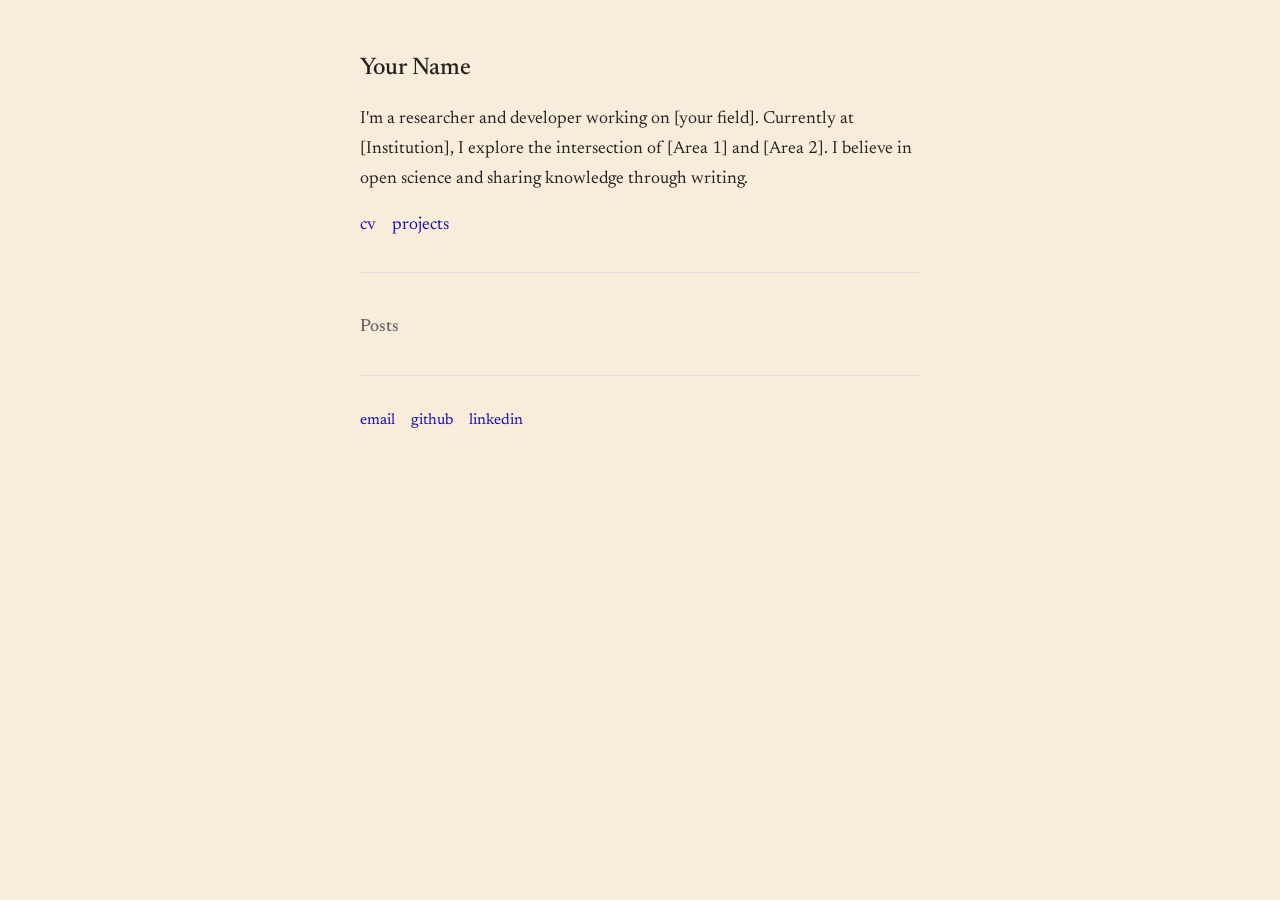
==== index.html @ 92d9f221 "cv" ====
<!DOCTYPE html>
<html lang="en">
<head>
  <meta charset="UTF-8">
  <meta name="viewport" content="width=device-width, initial-scale=1.0">
  <title>Your Name</title>
  <meta name="description" content="Personal website of Your Name">
  <link rel="stylesheet" href="css/style.css">
</head>
<body>

<h1>Your Name</h1>

<p>
  I'm a researcher and developer working on [your field]. Currently at [Institution], 
  I explore the intersection of [Area 1] and [Area 2]. I believe in open science 
  and sharing knowledge through writing.
</p>

<div class="links">
  <a href="cv/Hanqiu_Li_Cai.pdf">cv</a>
  <a href="projects.html">projects</a>
</div>

<hr>

<h2>Posts</h2>

<ul class="post-list" id="posts"></ul>

<hr>

<div class="links small">
  <a href="mailto:your.email@example.com">email</a>
  <a href="https://github.com/yourusername">github</a>
  <a href="https://linkedin.com/in/yourusername">linkedin</a>
</div>

<script>
  fetch('blog/posts.json?t=' + Date.now())
    .then(r => r.json())
    .then(posts => {
      const list = document.getElementById('posts');
      posts
        .sort((a, b) => new Date(b.date) - new Date(a.date))
        .forEach(post => {
          const date = new Date(post.date);
          const dateStr = date.toLocaleDateString('en-US', { month: 'short', day: 'numeric' });
          list.innerHTML += `
            <li>
              <span class="date">${dateStr}</span>
              <a href="blog/post.html?p=${post.slug}">${post.title}</a>
            </li>
          `;
        });
    });
</script>

</body>
</html>
---- css/style.css ----
@import url('https://fonts.googleapis.com/css2?family=Newsreader:ital,wght@0,400;0,500;1,400&display=swap');

:root {
  --text: #222;
  --muted: #666;
  --link: #1a0dab;
  --bg: #F8ECDB;
}

* { box-sizing: border-box; margin: 0; padding: 0; }

body {
  font-family: 'Newsreader', Georgia, serif;
  font-size: 1.1rem;
  line-height: 1.7;
  color: var(--text);
  background: var(--bg);
  max-width: 38rem;
  margin: 0 auto;
  padding: 3rem 1.5rem;
}

h1 { font-size: 1.5rem; font-weight: 500; margin-bottom: 1rem; }
h2 { font-size: 1.1rem; font-weight: 500; margin: 2.5rem 0 1rem; color: var(--muted); }
h3 { font-size: 1.1rem; font-weight: 500; margin: 1.5rem 0 0.5rem; }

p { margin-bottom: 1rem; }

a { color: var(--link); text-decoration: none; }
a:hover { text-decoration: underline; }

hr { border: none; border-top: 1px solid #ddd; margin: 2rem 0; }

ul, ol { margin: 0 0 1rem 1.25rem; }
li { margin-bottom: 0.25rem; }

.muted { color: var(--muted); }
.small { font-size: 0.95rem; }

.post-list { list-style: none; margin-left: 0; }
.post-list li { display: flex; gap: 1rem; margin-bottom: 0.5rem; }
.post-list .date { color: var(--muted); min-width: 4.5rem; font-size: 0.95rem; }

.links { display: flex; gap: 1rem; flex-wrap: wrap; margin: 1rem 0; }

.project { margin-bottom: 1.5rem; }
.project h3 { margin-bottom: 0.25rem; }
.project p { margin-bottom: 0.5rem; color: var(--muted); }

.back { margin-top: 2.5rem; }

blockquote {
  border-left: 2px solid #ddd;
  padding-left: 1rem;
  color: var(--muted);
  font-style: italic;
  margin: 1rem 0;
}

code {
  background: #EFE4D4;
  padding: 0.15em 0.3em;
  border-radius: 3px;
  font-size: 0.9em;
}

pre {
  background: #EFE4D4;
  padding: 1rem;
  border-radius: 4px;
  overflow-x: auto;
  margin: 1rem 0;
}

img {
  max-width: 100%;
  height: auto;
  border-radius: 4px;
  margin: 1rem 0;
}
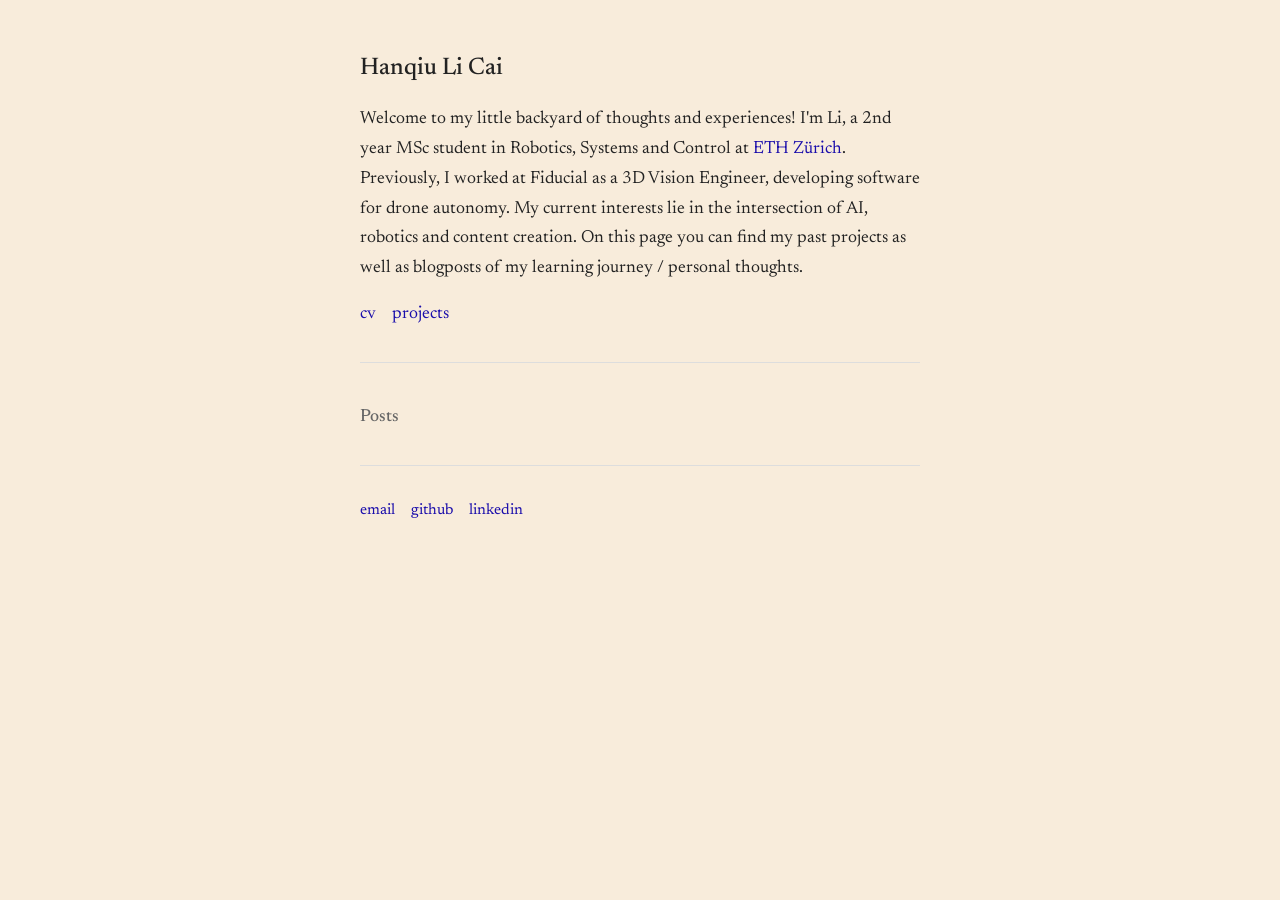
==== commit 086565bc: "update landing page" ====
--- a/index.html
+++ b/index.html
@@ -3,18 +3,20 @@
 <head>
   <meta charset="UTF-8">
   <meta name="viewport" content="width=device-width, initial-scale=1.0">
-  <title>Your Name</title>
-  <meta name="description" content="Personal website of Your Name">
+  <title>Hanqiu Li Cai</title>
+  <meta name="description" content="Personal website of Hanqiu Li Cai">
   <link rel="stylesheet" href="css/style.css">
 </head>
 <body>
 
-<h1>Your Name</h1>
+<h1>Hanqiu Li Cai</h1>
 
 <p>
-  I'm a researcher and developer working on [your field]. Currently at [Institution], 
-  I explore the intersection of [Area 1] and [Area 2]. I believe in open science 
-  and sharing knowledge through writing.
+  Welcome to my little backyard of thoughts and experiences! I'm Li, a 2nd year MSc student 
+  in Robotics, Systems and Control at <a href="https://ethz.ch">ETH Zürich</a>. Previously, 
+  I worked at Fiducial as a 3D Vision Engineer, developing software for drone autonomy. 
+  My current interests lie in the intersection of AI, robotics and content creation. 
+  On this page you can find my past projects as well as blogposts of my learning journey / personal thoughts.
 </p>
 
 <div class="links">
@@ -31,9 +33,9 @@
 <hr>
 
 <div class="links small">
-  <a href="mailto:your.email@example.com">email</a>
-  <a href="https://github.com/yourusername">github</a>
-  <a href="https://linkedin.com/in/yourusername">linkedin</a>
+  <a href="mailto:hanqiulicai@gmail.com">email</a>
+  <a href="https://github.com/hanqiuli">github</a>
+  <a href="https://www.linkedin.com/in/hanqiu-li-cai/">linkedin</a>
 </div>
 
 <script>
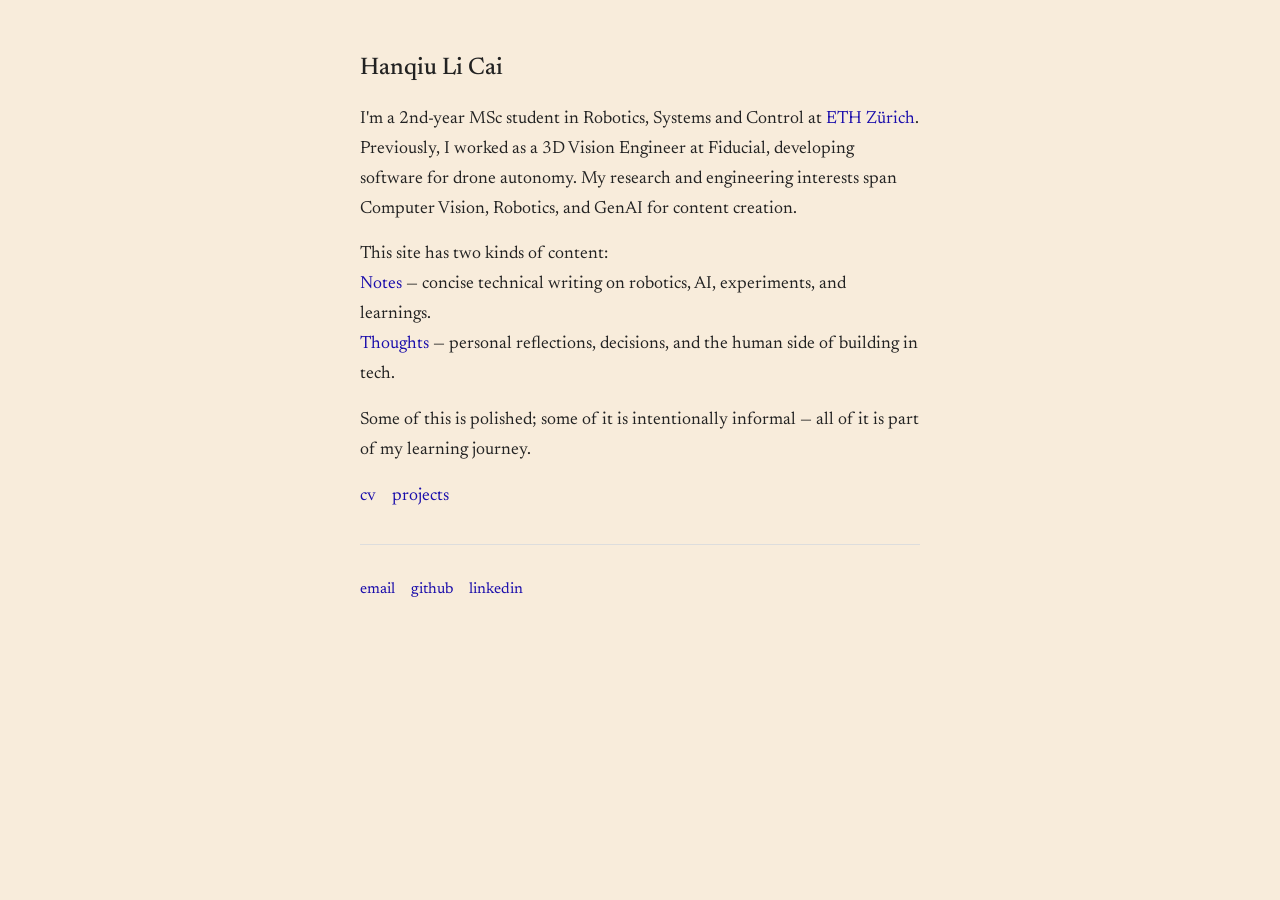
==== commit 7d133d2a: "update index and change the structure so there is more hiearchy" ====
--- a/index.html
+++ b/index.html
@@ -12,11 +12,19 @@
 <h1>Hanqiu Li Cai</h1>
 
 <p>
-  Welcome to my little backyard of thoughts and experiences! I'm Li, a 2nd year MSc student 
-  in Robotics, Systems and Control at <a href="https://ethz.ch">ETH Zürich</a>. Previously, 
-  I worked at Fiducial as a 3D Vision Engineer, developing software for drone autonomy. 
-  My current interests lie in the intersection of AI, robotics and content creation. 
-  On this page you can find my past projects as well as blogposts of my learning journey / personal thoughts.
+  I'm a 2nd-year MSc student in Robotics, Systems and Control at <a href="https://ethz.ch">ETH Zürich</a>. 
+  Previously, I worked as a 3D Vision Engineer at Fiducial, developing software for drone autonomy. 
+  My research and engineering interests span Computer Vision, Robotics, and GenAI for content creation.
+</p>
+
+<p>
+  This site has two kinds of content:<br>
+  <a href="notes.html">Notes</a> — concise technical writing on robotics, AI, experiments, and learnings.<br>
+  <a href="thoughts.html">Thoughts</a> — personal reflections, decisions, and the human side of building in tech.
+</p>
+
+<p>
+  Some of this is polished; some of it is intentionally informal — all of it is part of my learning journey.
 </p>
 
 <div class="links">
@@ -26,37 +34,11 @@
 
 <hr>
 
-<h2>Posts</h2>
-
-<ul class="post-list" id="posts"></ul>
-
-<hr>
-
 <div class="links small">
   <a href="mailto:hanqiulicai@gmail.com">email</a>
   <a href="https://github.com/hanqiuli">github</a>
   <a href="https://www.linkedin.com/in/hanqiu-li-cai/">linkedin</a>
 </div>
 
-<script>
-  fetch('blog/posts.json?t=' + Date.now())
-    .then(r => r.json())
-    .then(posts => {
-      const list = document.getElementById('posts');
-      posts
-        .sort((a, b) => new Date(b.date) - new Date(a.date))
-        .forEach(post => {
-          const date = new Date(post.date);
-          const dateStr = date.toLocaleDateString('en-US', { month: 'short', day: 'numeric' });
-          list.innerHTML += `
-            <li>
-              <span class="date">${dateStr}</span>
-              <a href="blog/post.html?p=${post.slug}">${post.title}</a>
-            </li>
-          `;
-        });
-    });
-</script>
-
 </body>
 </html>
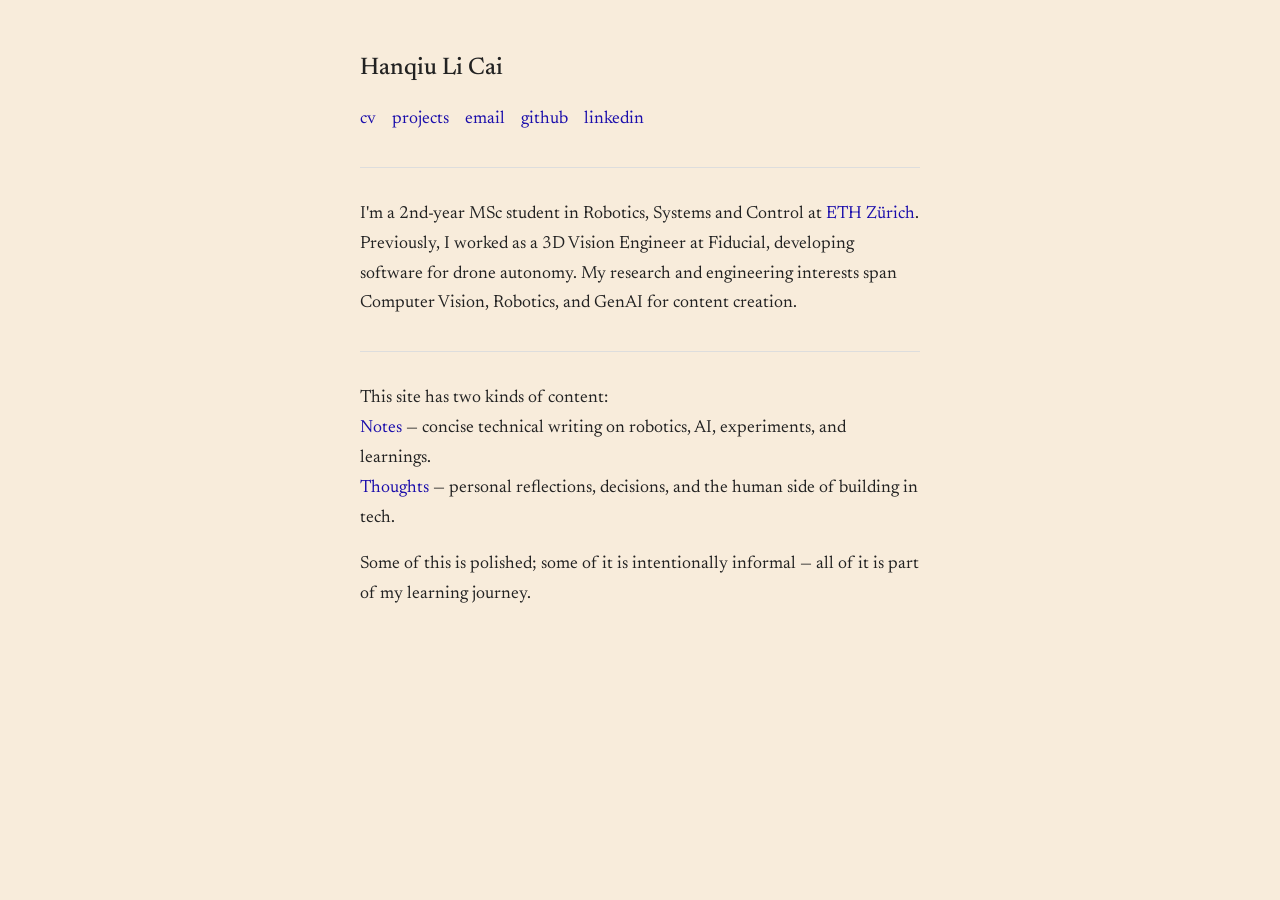
==== commit 98efbe94: "diff layout" ====
--- a/index.html
+++ b/index.html
@@ -11,11 +11,23 @@
 
 <h1>Hanqiu Li Cai</h1>
 
+<div class="links">
+  <a href="cv/Hanqiu_Li_Cai.pdf">cv</a>
+  <a href="projects.html">projects</a>
+  <a href="mailto:hanqiulicai@gmail.com">email</a>
+  <a href="https://github.com/hanqiuli">github</a>
+  <a href="https://www.linkedin.com/in/hanqiu-li-cai/">linkedin</a>
+</div>
+
+<hr>
+
 <p>
   I'm a 2nd-year MSc student in Robotics, Systems and Control at <a href="https://ethz.ch">ETH Zürich</a>. 
   Previously, I worked as a 3D Vision Engineer at Fiducial, developing software for drone autonomy. 
   My research and engineering interests span Computer Vision, Robotics, and GenAI for content creation.
 </p>
+
+<hr>
 
 <p>
   This site has two kinds of content:<br>
@@ -27,18 +39,5 @@
   Some of this is polished; some of it is intentionally informal — all of it is part of my learning journey.
 </p>
 
-<div class="links">
-  <a href="cv/Hanqiu_Li_Cai.pdf">cv</a>
-  <a href="projects.html">projects</a>
-</div>
-
-<hr>
-
-<div class="links small">
-  <a href="mailto:hanqiulicai@gmail.com">email</a>
-  <a href="https://github.com/hanqiuli">github</a>
-  <a href="https://www.linkedin.com/in/hanqiu-li-cai/">linkedin</a>
-</div>
-
 </body>
 </html>
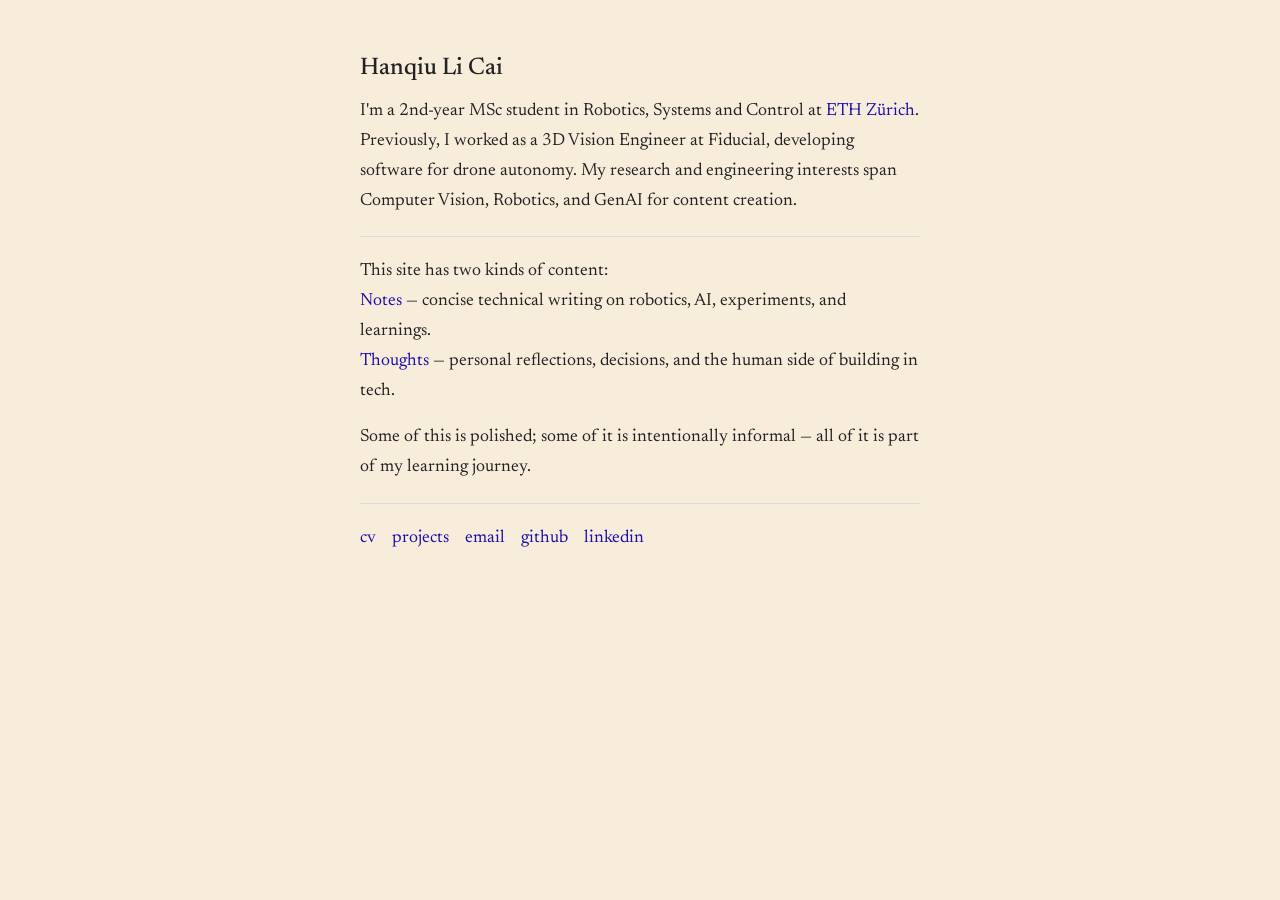
==== commit a64ff7ce: "all the way to the bottom" ====
--- a/index.html
+++ b/index.html
@@ -10,16 +10,6 @@
 <body>
 
 <h1>Hanqiu Li Cai</h1>
-
-<div class="links">
-  <a href="cv/Hanqiu_Li_Cai.pdf">cv</a>
-  <a href="projects.html">projects</a>
-  <a href="mailto:hanqiulicai@gmail.com">email</a>
-  <a href="https://github.com/hanqiuli">github</a>
-  <a href="https://www.linkedin.com/in/hanqiu-li-cai/">linkedin</a>
-</div>
-
-<hr>
 
 <p>
   I'm a 2nd-year MSc student in Robotics, Systems and Control at <a href="https://ethz.ch">ETH Zürich</a>. 
@@ -39,5 +29,15 @@
   Some of this is polished; some of it is intentionally informal — all of it is part of my learning journey.
 </p>
 
+<hr>
+
+<div class="links">
+  <a href="cv/Hanqiu_Li_Cai.pdf">cv</a>
+  <a href="projects.html">projects</a>
+  <a href="mailto:hanqiulicai@gmail.com">email</a>
+  <a href="https://github.com/hanqiuli">github</a>
+  <a href="https://www.linkedin.com/in/hanqiu-li-cai/">linkedin</a>
+</div>
+
 </body>
 </html>
--- a/css/style.css
+++ b/css/style.css
@@ -20,7 +20,7 @@
   padding: 3rem 1.5rem;
 }
 
-h1 { font-size: 1.5rem; font-weight: 500; margin-bottom: 1rem; }
+h1 { font-size: 1.5rem; font-weight: 500; margin-bottom: 0.5rem; }
 h2 { font-size: 1.1rem; font-weight: 500; margin: 2.5rem 0 1rem; color: var(--muted); }
 h3 { font-size: 1.1rem; font-weight: 500; margin: 1.5rem 0 0.5rem; }
 
@@ -29,7 +29,7 @@
 a { color: var(--link); text-decoration: none; }
 a:hover { text-decoration: underline; }
 
-hr { border: none; border-top: 1px solid #ddd; margin: 2rem 0; }
+hr { border: none; border-top: 1px solid #ddd; margin: 1.25rem 0; }
 
 ul, ol { margin: 0 0 1rem 1.25rem; }
 li { margin-bottom: 0.25rem; }
@@ -41,7 +41,7 @@
 .post-list li { display: flex; gap: 1rem; margin-bottom: 0.5rem; }
 .post-list .date { color: var(--muted); min-width: 4.5rem; font-size: 0.95rem; }
 
-.links { display: flex; gap: 1rem; flex-wrap: wrap; margin: 1rem 0; }
+.links { display: flex; gap: 1rem; flex-wrap: wrap; margin: 0.5rem 0; }
 
 .project { margin-bottom: 1.5rem; }
 .project h3 { margin-bottom: 0.25rem; }
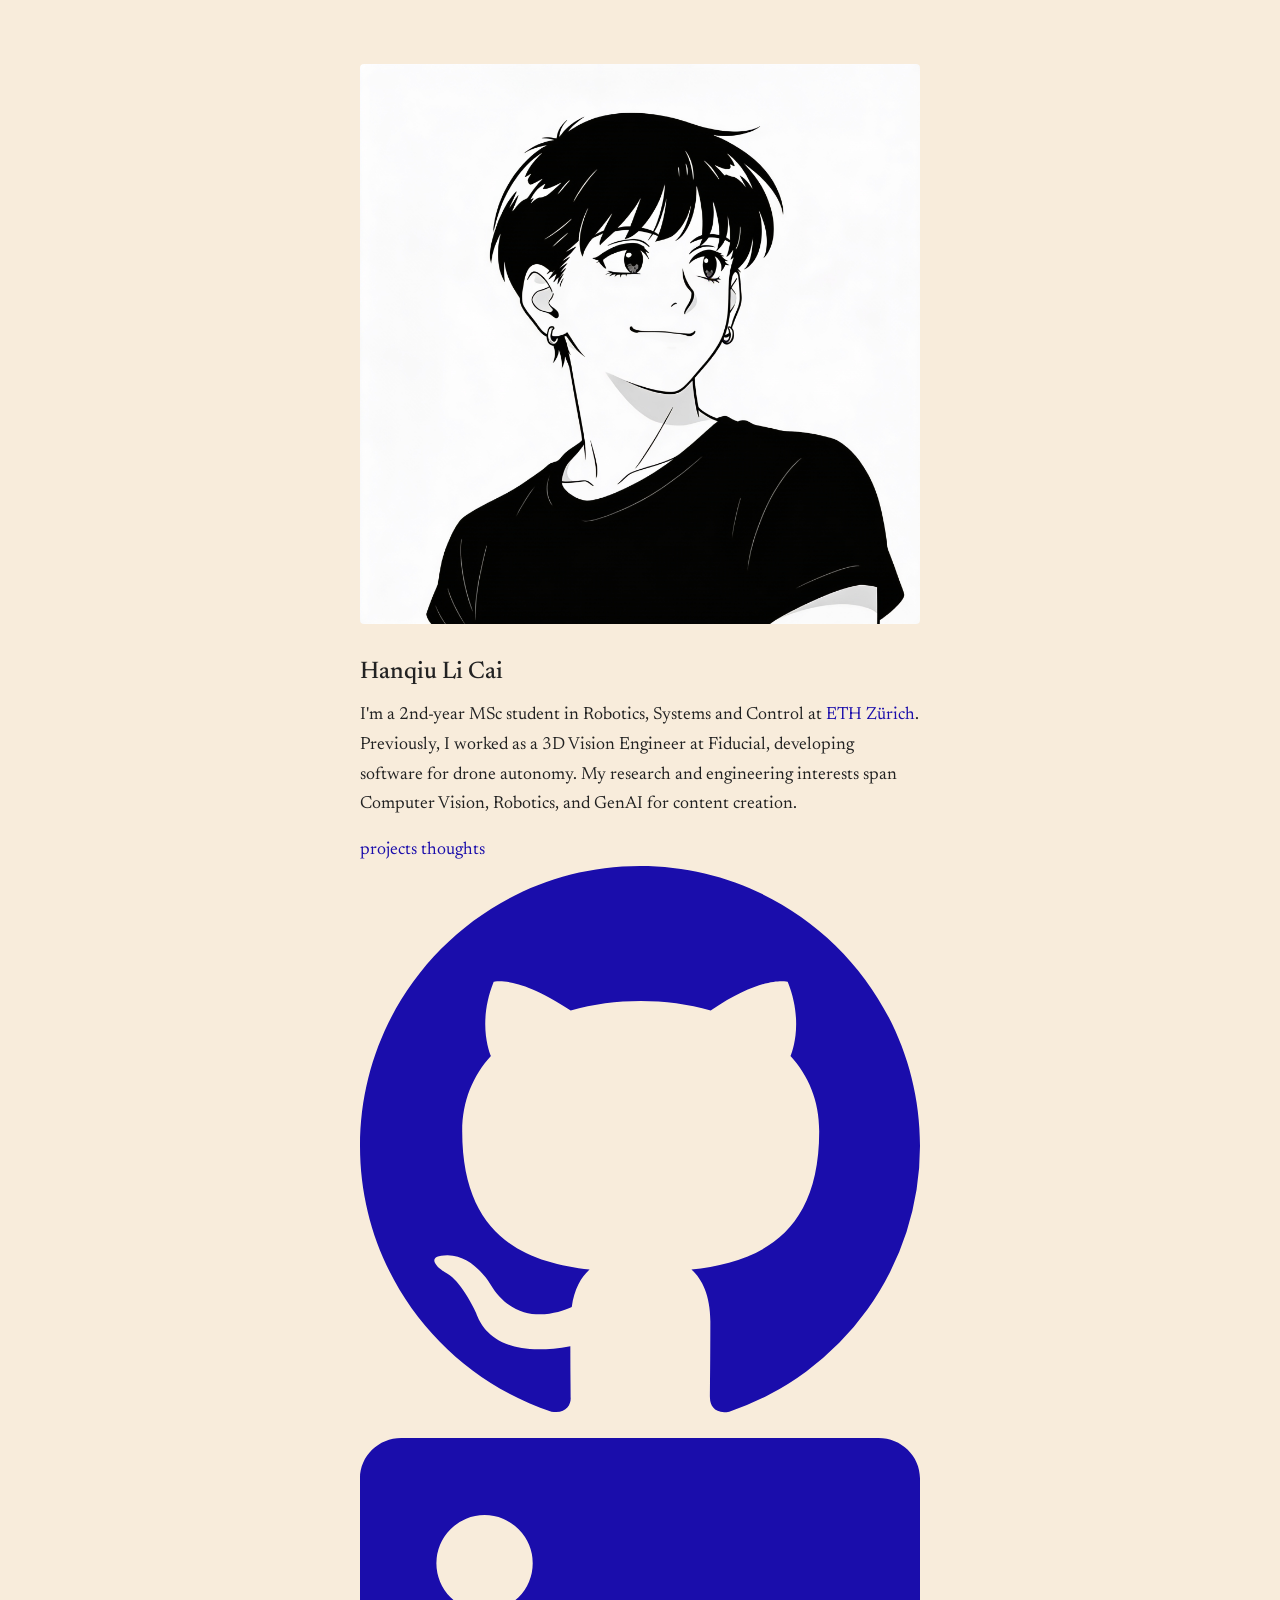
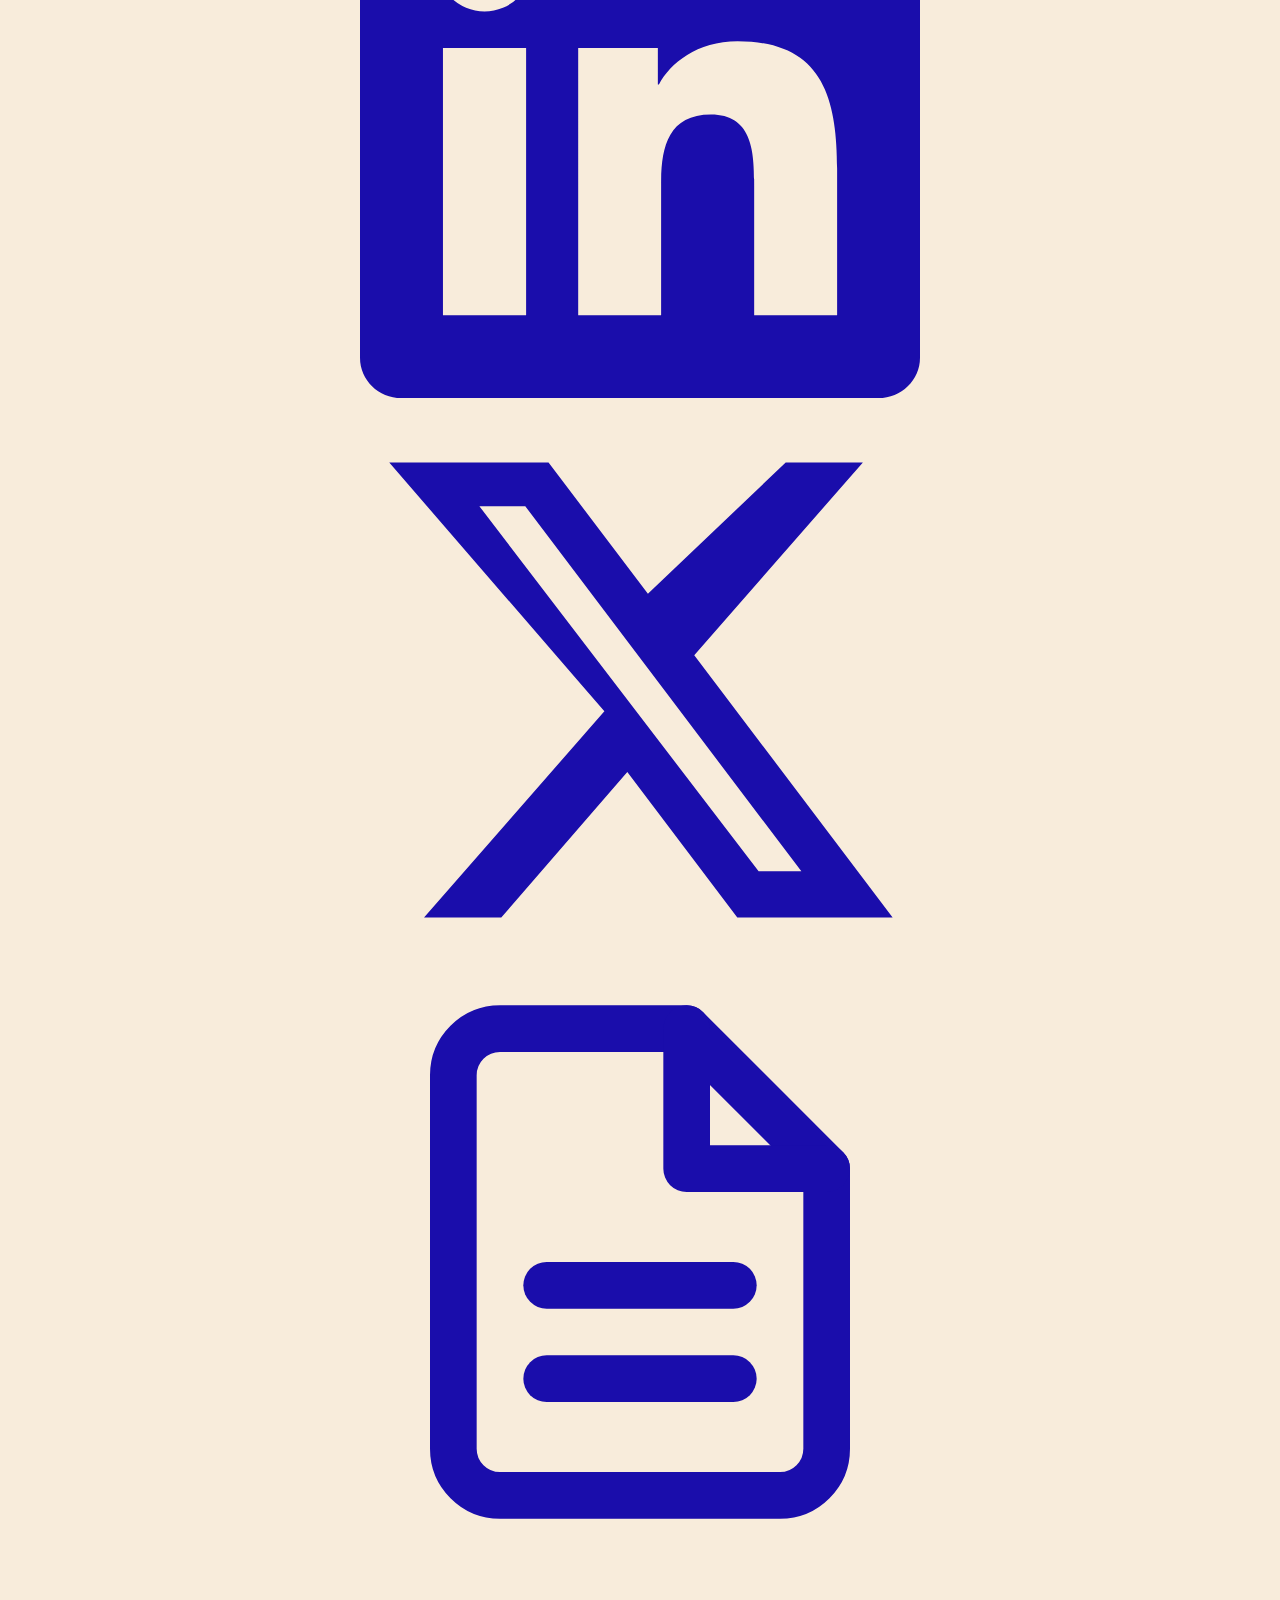
==== commit 40487f57: "feat: redesign homepage with hero layout, avatar, and social icons" ====
--- a/index.html
+++ b/index.html
@@ -9,34 +9,36 @@
 </head>
 <body>
 
-<h1>Hanqiu Li Cai</h1>
-
-<p>
-  I'm a 2nd-year MSc student in Robotics, Systems and Control at <a href="https://ethz.ch">ETH Zürich</a>. 
-  Previously, I worked as a 3D Vision Engineer at Fiducial, developing software for drone autonomy. 
-  My research and engineering interests span Computer Vision, Robotics, and GenAI for content creation.
-</p>
-
-<hr>
-
-<p>
-  This site has two kinds of content:<br>
-  <a href="notes.html">Notes</a> — concise technical writing on robotics, AI, experiments, and learnings.<br>
-  <a href="thoughts.html">Thoughts</a> — personal reflections, decisions, and the human side of building in tech.
-</p>
-
-<p>
-  Some of this is polished; some of it is intentionally informal — all of it is part of my learning journey.
-</p>
-
-<hr>
-
-<div class="links">
-  <a href="cv/Hanqiu_Li_Cai.pdf">cv</a>
-  <a href="projects.html">projects</a>
-  <a href="mailto:hanqiulicai@gmail.com">email</a>
-  <a href="https://github.com/hanqiuli">github</a>
-  <a href="https://www.linkedin.com/in/hanqiu-li-cai/">linkedin</a>
+<div class="hero">
+  <div class="avatar-wrap">
+    <img class="avatar" src="7e15e809a15540feb03a42cc08ca48bd.jpeg" alt="Hanqiu Li Cai">
+  </div>
+  <div class="content">
+    <h1>Hanqiu Li Cai</h1>
+    <p class="bio">
+      I'm a 2nd-year MSc student in Robotics, Systems and Control at <a href="https://ethz.ch">ETH Zürich</a>.
+      Previously, I worked as a 3D Vision Engineer at Fiducial, developing software for drone autonomy.
+      My research and engineering interests span Computer Vision, Robotics, and GenAI for content creation.
+    </p>
+    <nav class="nav">
+      <a href="projects.html">projects</a>
+      <a href="thoughts.html">thoughts</a>
+    </nav>
+    <div class="social">
+      <a href="https://github.com/hanqiuli" class="social-link" aria-label="GitHub">
+        <svg viewBox="0 0 16 16" fill="currentColor" aria-hidden="true"><path d="M8 0C3.58 0 0 3.58 0 8c0 3.54 2.29 6.53 5.47 7.59.4.07.55-.17.55-.38 0-.19-.01-.82-.01-1.49-2.01.37-2.53-.49-2.69-.94-.09-.23-.48-.94-.82-1.13-.28-.15-.68-.52-.01-.53.63-.01 1.08.58 1.23.82.72 1.21 1.87.87 2.33.66.07-.52.28-.87.51-1.07-1.78-.2-3.64-.89-3.64-3.95 0-.87.31-1.59.82-2.15-.08-.2-.36-1.02.08-2.12 0 0 .67-.21 2.2.82.64-.18 1.32-.27 2-.27.68 0 1.36.09 2 .27 1.53-1.04 2.2-.82 2.2-.82.44 1.1.16 1.92.08 2.12.51.56.82 1.27.82 2.15 0 3.07-1.87 3.75-3.65 3.95.29.25.54.73.54 1.48 0 1.07-.01 1.93-.01 2.2 0 .21.15.46.55.38A8.013 8.013 0 0016 8c0-4.42-3.58-8-8-8z"/></svg>
+      </a>
+      <a href="https://www.linkedin.com/in/hanqiu-li-cai/" class="social-link" aria-label="LinkedIn">
+        <svg viewBox="0 0 24 24" fill="currentColor" aria-hidden="true"><path d="M20.447 20.452h-3.554v-5.569c0-1.328-.027-3.037-1.852-3.037-1.853 0-2.136 1.445-2.136 2.939v5.667H9.351V9h3.414v1.561h.046c.477-.9 1.637-1.85 3.37-1.85 3.601 0 4.267 2.37 4.267 5.455v6.286zM5.337 7.433a2.062 2.062 0 01-2.063-2.065 2.064 2.064 0 112.063 2.065zm1.782 13.019H3.555V9h3.564v11.452zM22.225 0H1.771C.792 0 0 .774 0 1.729v20.542C0 23.227.792 24 1.771 24h20.451C23.2 24 24 23.227 24 22.271V1.729C24 .774 23.2 0 22.222 0h.003z"/></svg>
+      </a>
+      <a href="https://x.com/hanqiulicai" class="social-link" aria-label="X">
+        <svg viewBox="0 0 24 24" fill="currentColor" aria-hidden="true"><path d="M18.244 2.25h3.308l-7.227 8.26 8.502 11.24H16.17l-4.714-6.231-5.401 6.231H2.744l7.73-8.835L1.254 2.25H8.08l4.259 5.63L18.244 2.25zm-1.161 17.52h1.833L7.084 4.126H5.117L17.083 19.77z"/></svg>
+      </a>
+      <a href="cv/Hanqiu_Li_Cai.pdf" class="social-link" aria-label="CV">
+        <svg viewBox="0 0 24 24" fill="none" stroke="currentColor" stroke-width="2" stroke-linecap="round" stroke-linejoin="round" aria-hidden="true"><path d="M14 2H6a2 2 0 0 0-2 2v16a2 2 0 0 0 2 2h12a2 2 0 0 0 2-2V8z"/><polyline points="14 2 14 8 20 8"/><line x1="16" y1="13" x2="8" y2="13"/><line x1="16" y1="17" x2="8" y2="17"/></svg>
+      </a>
+    </div>
+  </div>
 </div>
 
 </body>
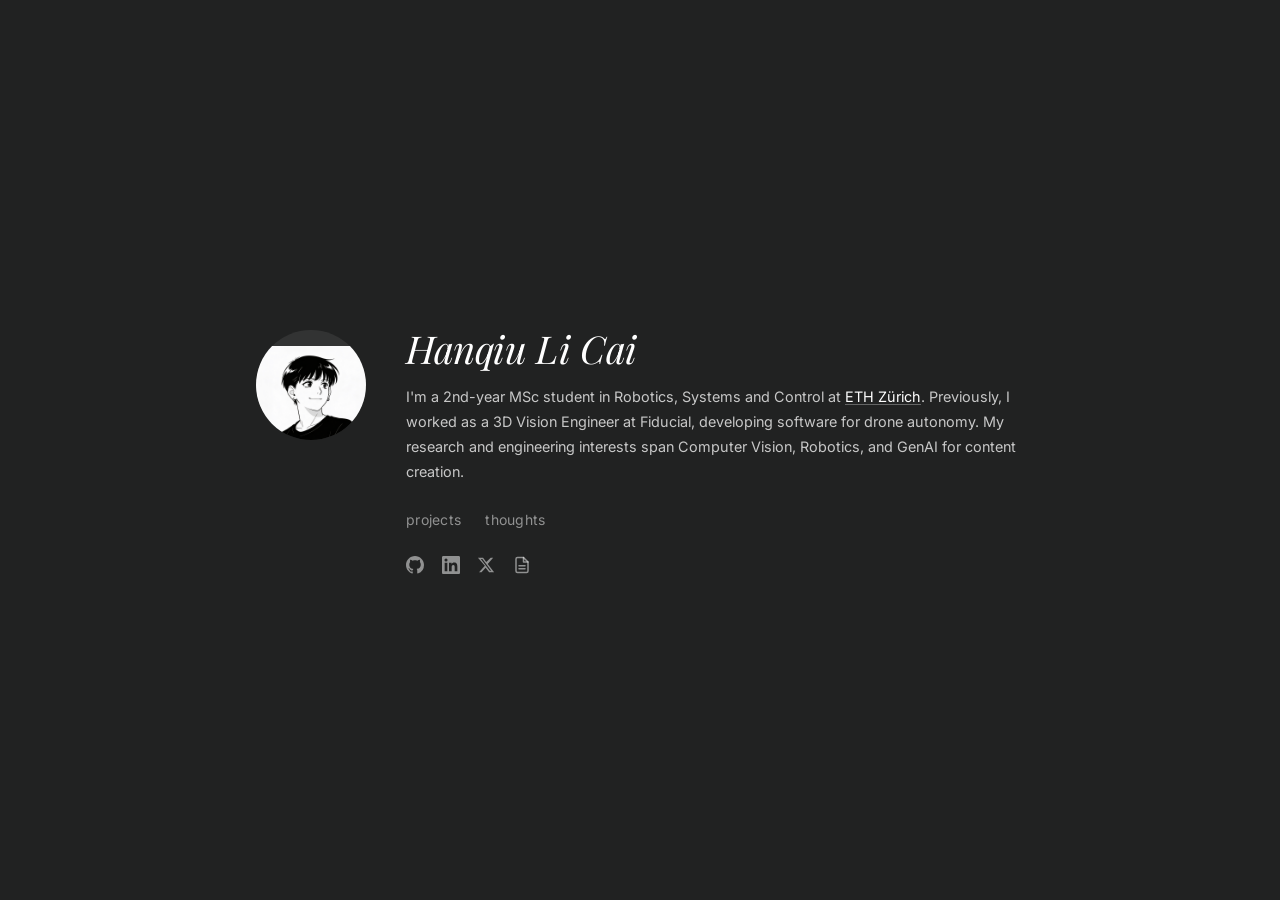
==== commit bb6f289a: "update" ====
--- a/index.html
+++ b/index.html
@@ -9,6 +9,7 @@
 </head>
 <body>
 
+<div class="page">
 <div class="hero">
   <div class="avatar-wrap">
     <img class="avatar" src="7e15e809a15540feb03a42cc08ca48bd.jpeg" alt="Hanqiu Li Cai">
@@ -40,6 +41,7 @@
     </div>
   </div>
 </div>
+</div>
 
 </body>
 </html>
--- a/css/style.css
+++ b/css/style.css
@@ -1,56 +1,195 @@
-@import url('https://fonts.googleapis.com/css2?family=Newsreader:ital,wght@0,400;0,500;1,400&display=swap');
+@import url('https://fonts.googleapis.com/css2?family=Playfair+Display:ital,wght@1,400&family=Inter:wght@300;400;500&display=swap');
 
 :root {
-  --text: #222;
-  --muted: #666;
-  --link: #1a0dab;
-  --bg: #F8ECDB;
+  --bg: #212222;
+  --text: #ffffff;
+  --muted: rgba(255, 255, 255, 0.5);
+  --subtle: rgba(255, 255, 255, 0.75);
+  --border: rgba(255, 255, 255, 0.1);
 }
 
 * { box-sizing: border-box; margin: 0; padding: 0; }
 
 body {
-  font-family: 'Newsreader', Georgia, serif;
-  font-size: 1.1rem;
+  font-family: 'Inter', -apple-system, BlinkMacSystemFont, sans-serif;
+  font-size: 0.95rem;
+  font-weight: 400;
   line-height: 1.7;
   color: var(--text);
   background: var(--bg);
-  max-width: 38rem;
-  margin: 0 auto;
-  padding: 3rem 1.5rem;
-}
-
-h1 { font-size: 1.5rem; font-weight: 500; margin-bottom: 0.5rem; }
-h2 { font-size: 1.1rem; font-weight: 500; margin: 2.5rem 0 1rem; color: var(--muted); }
-h3 { font-size: 1.1rem; font-weight: 500; margin: 1.5rem 0 0.5rem; }
+  margin: 0;
+  min-height: 100vh;
+  display: flex;
+  align-items: center;
+  justify-content: center;
+}
+
+.page {
+  width: 100%;
+  max-width: 52rem;
+  padding: 2rem;
+}
+
+/* ── Hero layout ────────────────────────────────── */
+
+.hero {
+  display: flex;
+  align-items: flex-start;
+  gap: 2.5rem;
+}
+
+.avatar-wrap {
+  flex-shrink: 0;
+  width: 110px;
+  height: 110px;
+  border-radius: 50%;
+  background: rgba(255, 255, 255, 0.08);
+  overflow: hidden;
+  margin-top: 0.25rem;
+}
+
+.avatar {
+  width: 100%;
+  height: 100%;
+  object-fit: cover;
+  display: block;
+}
+
+.content {
+  flex: 1;
+  min-width: 0;
+}
+
+/* ── Name ───────────────────────────────────────── */
+
+h1 {
+  font-family: 'Playfair Display', Georgia, serif;
+  font-style: italic;
+  font-weight: 400;
+  font-size: 2.4rem;
+  line-height: 1.15;
+  letter-spacing: -0.01em;
+  color: var(--text);
+  margin-bottom: 0.85rem;
+}
+
+/* ── Bio ────────────────────────────────────────── */
+
+.bio {
+  font-size: 0.9rem;
+  line-height: 1.75;
+  color: var(--subtle);
+  margin-bottom: 1.5rem;
+}
+
+.bio a {
+  color: var(--text);
+  text-decoration: underline;
+  text-underline-offset: 2px;
+  text-decoration-color: rgba(255, 255, 255, 0.3);
+}
+
+.bio a:hover {
+  text-decoration-color: rgba(255, 255, 255, 0.85);
+}
+
+/* ── Nav ────────────────────────────────────────── */
+
+.nav {
+  display: flex;
+  gap: 1.5rem;
+  margin-bottom: 1.5rem;
+}
+
+.nav a {
+  font-size: 0.875rem;
+  font-weight: 400;
+  color: var(--muted);
+  text-decoration: none;
+  letter-spacing: 0.02em;
+}
+
+.nav a:hover {
+  color: var(--text);
+}
+
+/* ── Social icons ───────────────────────────────── */
+
+.social {
+  display: flex;
+  gap: 1.1rem;
+  align-items: center;
+}
+
+.social-link {
+  color: var(--muted);
+  text-decoration: none;
+  display: flex;
+  align-items: center;
+  transition: color 0.15s ease;
+}
+
+.social-link:hover {
+  color: var(--text);
+}
+
+.social-link svg {
+  width: 18px;
+  height: 18px;
+}
+
+/* ── Sub-pages ──────────────────────────────────── */
+
+h2 {
+  font-size: 1rem;
+  font-weight: 500;
+  margin: 2.5rem 0 1rem;
+  color: var(--muted);
+  letter-spacing: 0.02em;
+  text-transform: uppercase;
+  font-size: 0.75rem;
+}
+
+h3 {
+  font-size: 1rem;
+  font-weight: 500;
+  margin: 1.5rem 0 0.35rem;
+  color: var(--text);
+}
 
 p { margin-bottom: 1rem; }
 
-a { color: var(--link); text-decoration: none; }
+a { color: var(--text); text-decoration: none; }
 a:hover { text-decoration: underline; }
 
-hr { border: none; border-top: 1px solid #ddd; margin: 1.25rem 0; }
+hr {
+  border: none;
+  border-top: 1px solid var(--border);
+  margin: 1.5rem 0;
+}
 
 ul, ol { margin: 0 0 1rem 1.25rem; }
 li { margin-bottom: 0.25rem; }
 
 .muted { color: var(--muted); }
-.small { font-size: 0.95rem; }
+.small { font-size: 0.875rem; }
 
 .post-list { list-style: none; margin-left: 0; }
 .post-list li { display: flex; gap: 1rem; margin-bottom: 0.5rem; }
-.post-list .date { color: var(--muted); min-width: 4.5rem; font-size: 0.95rem; }
+.post-list .date { color: var(--muted); min-width: 4.5rem; font-size: 0.875rem; }
 
 .links { display: flex; gap: 1rem; flex-wrap: wrap; margin: 0.5rem 0; }
 
-.project { margin-bottom: 1.5rem; }
-.project h3 { margin-bottom: 0.25rem; }
-.project p { margin-bottom: 0.5rem; color: var(--muted); }
-
-.back { margin-top: 2.5rem; }
+.project { margin-bottom: 1.75rem; }
+.project h3 { margin-bottom: 0.2rem; }
+.project p { margin-bottom: 0.4rem; color: var(--subtle); font-size: 0.9rem; }
+
+.back { margin-top: 3rem; }
+.back a { color: var(--muted); font-size: 0.875rem; }
+.back a:hover { color: var(--text); text-decoration: none; }
 
 blockquote {
-  border-left: 2px solid #ddd;
+  border-left: 2px solid var(--border);
   padding-left: 1rem;
   color: var(--muted);
   font-style: italic;
@@ -58,16 +197,16 @@
 }
 
 code {
-  background: #EFE4D4;
-  padding: 0.15em 0.3em;
+  background: rgba(255, 255, 255, 0.08);
+  padding: 0.15em 0.35em;
   border-radius: 3px;
-  font-size: 0.9em;
+  font-size: 0.875em;
 }
 
 pre {
-  background: #EFE4D4;
+  background: rgba(255, 255, 255, 0.05);
   padding: 1rem;
-  border-radius: 4px;
+  border-radius: 6px;
   overflow-x: auto;
   margin: 1rem 0;
 }
@@ -78,3 +217,15 @@
   border-radius: 4px;
   margin: 1rem 0;
 }
+
+/* ── Responsive ─────────────────────────────────── */
+
+@media (max-width: 540px) {
+  .page { padding: 2rem 1.25rem; }
+
+  .hero { flex-direction: column; gap: 1.5rem; }
+
+  .avatar-wrap { width: 90px; height: 90px; }
+
+  h1 { font-size: 2rem; }
+}
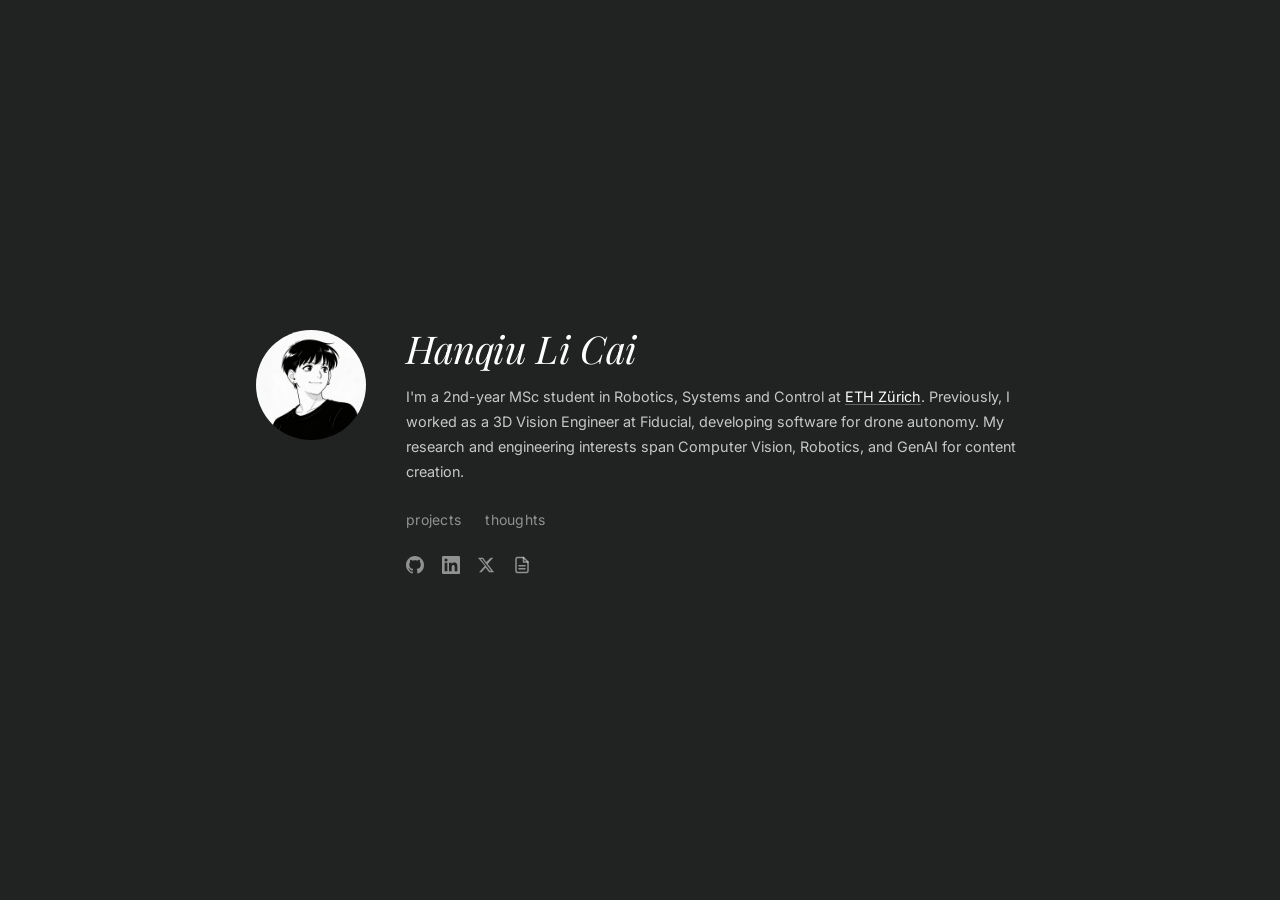
==== commit 318f772f: "fix rendering issues" ====
--- a/index.html
+++ b/index.html
@@ -7,7 +7,7 @@
   <meta name="description" content="Personal website of Hanqiu Li Cai">
   <link rel="stylesheet" href="css/style.css">
 </head>
-<body>
+<body class="centered">
 
 <div class="page">
 <div class="hero">
--- a/css/style.css
+++ b/css/style.css
@@ -20,7 +20,7 @@
   margin: 0;
   min-height: 100vh;
   display: flex;
-  align-items: center;
+  align-items: flex-start;
   justify-content: center;
 }
 
@@ -28,6 +28,10 @@
   width: 100%;
   max-width: 52rem;
   padding: 2rem;
+}
+
+body.centered {
+  align-items: center;
 }
 
 /* ── Hero layout ────────────────────────────────── */
@@ -218,6 +222,15 @@
   margin: 1rem 0;
 }
 
+.avatar {
+  width: 100%;
+  height: 100%;
+  object-fit: cover;
+  display: block;
+  border-radius: 0;
+  margin: 0;
+}
+
 /* ── Responsive ─────────────────────────────────── */
 
 @media (max-width: 540px) {
